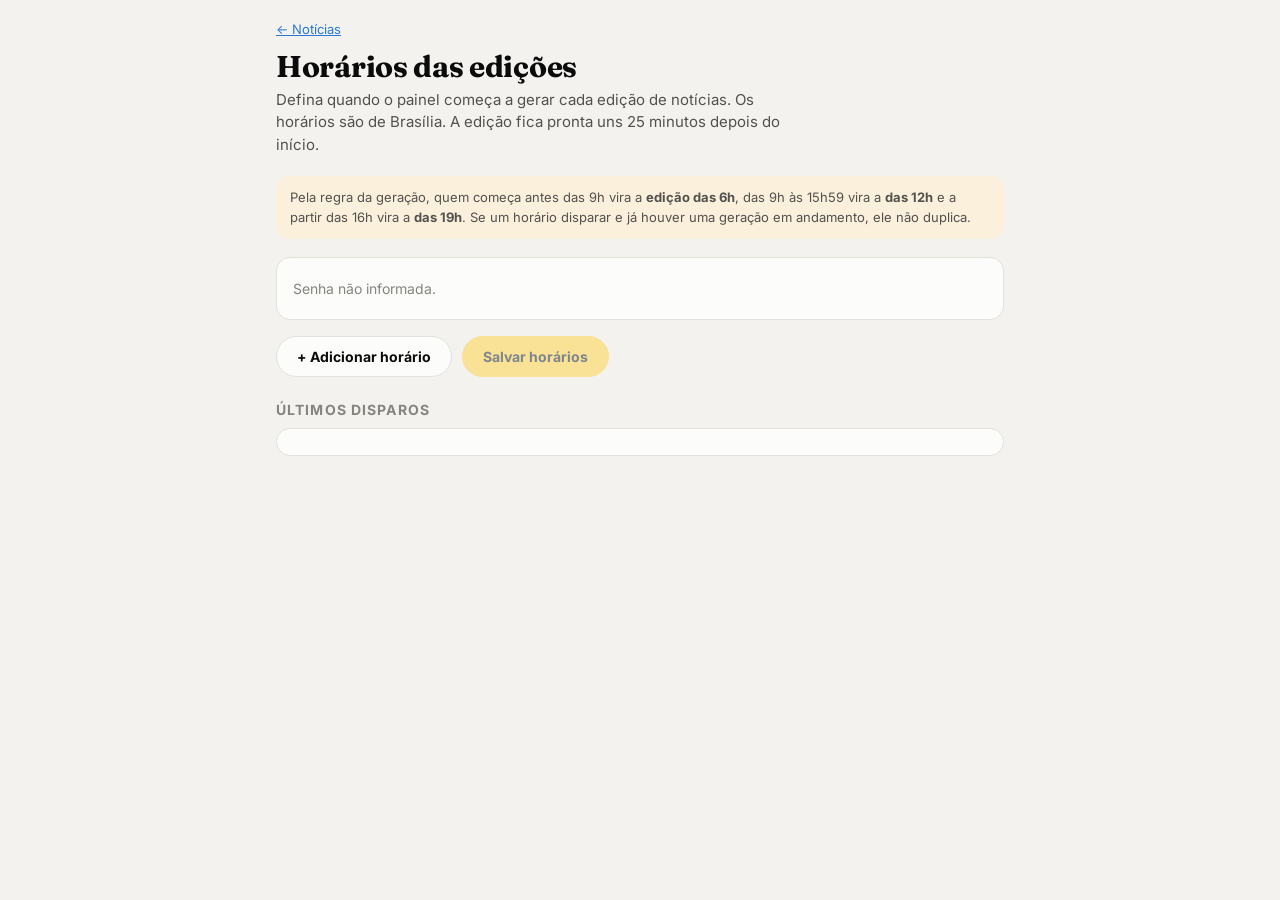
==== agenda.html @ 3d62ac94 "Agenda de horarios das edicoes: pagina agenda.html e agendador pontual no Worker O Worker ganha um C" ====
<!doctype html>
<html lang="pt-BR">
<head>
<meta charset="utf-8">
<meta name="viewport" content="width=device-width, initial-scale=1">
<link rel="icon" type="image/png" sizes="32x32" href="icon-32.png">
<link rel="apple-touch-icon" href="apple-touch-icon.png">
<meta name="theme-color" content="#0d1b2e">
<title>Horários das edições</title>
<meta name="robots" content="noindex">
<link rel="preconnect" href="https://fonts.googleapis.com">
<link href="https://fonts.googleapis.com/css2?family=Inter:wght@400;500;600;700;800&family=Fraunces:opsz,wght@9..144,600;9..144,700&display=swap" rel="stylesheet">
<style>
:root{
  color-scheme:light;
  --bg:#f3f2ee; --surface:#fcfcfb; --surface-2:#f6f5f1; --border:#e3e1da;
  --text:#0b0b0b; --text-2:#52514e; --muted:#85847e;
  --accent:#2a78d6; --good:#0f7a4c; --good-bg:#e5f4ec; --warn:#9a5b00; --warn-bg:#fbf0dc; --bad:#b4302f; --bad-bg:#fbe6e5;
}
@media (prefers-color-scheme:dark){
  :root:not([data-theme="light"]){
    color-scheme:dark;
    --bg:#111110; --surface:#1a1a19; --surface-2:#222220; --border:#2f2f2c;
    --text:#ffffff; --text-2:#c3c2b7; --muted:#8f8e86;
    --accent:#3987e5; --good:#4cc28a; --good-bg:#16291f; --warn:#e3a43c; --warn-bg:#2d2414; --bad:#ef7b7a; --bad-bg:#311a1a;
  }
}
*{box-sizing:border-box}
body{margin:0;background:var(--bg);color:var(--text);font:15px/1.5 Inter,system-ui,sans-serif;-webkit-font-smoothing:antialiased}
a{color:var(--accent)}
.wrap{max-width:760px;margin:0 auto;padding:20px 16px 60px}
.top{display:flex;align-items:center;justify-content:space-between;gap:12px;margin-bottom:6px;font-size:13px}
h1{font:700 30px/1.1 Fraunces,Georgia,serif;margin:10px 0 6px;letter-spacing:-.01em}
.sub{color:var(--text-2);margin:0 0 20px;max-width:60ch}
.card{background:var(--surface);border:1px solid var(--border);border-radius:14px;padding:6px 0;margin-bottom:16px}
.row{display:grid;grid-template-columns:auto auto 1fr auto;gap:10px 14px;align-items:center;padding:12px 16px;border-top:1px solid var(--border)}
.row:first-child{border-top:0}
.row.off{opacity:.55}
.sw{position:relative;width:42px;height:24px;flex-shrink:0}
.sw input{position:absolute;inset:0;opacity:0;margin:0;cursor:pointer;z-index:1}
.sw span{position:absolute;inset:0;border-radius:999px;background:var(--border);transition:.15s}
.sw span::after{content:"";position:absolute;top:3px;left:3px;width:18px;height:18px;border-radius:50%;background:#fff;transition:.15s;box-shadow:0 1px 3px rgba(0,0,0,.3)}
.sw input:checked+span{background:var(--good)}
.sw input:checked+span::after{transform:translateX(18px)}
.sw input:focus-visible+span{outline:3px solid var(--accent);outline-offset:2px}
input[type=time]{font:600 18px Inter,sans-serif;color:var(--text);background:var(--surface-2);border:1px solid var(--border);border-radius:10px;padding:6px 10px}
.mid{min-width:0}
.ed{font-weight:600;font-size:14px}
.meta{font-size:12px;color:var(--muted);margin-top:2px}
.dias{display:flex;gap:4px;margin-top:8px;flex-wrap:wrap}
.dias label{cursor:pointer}
.dias input{position:absolute;opacity:0;pointer-events:none}
.dias span{display:inline-flex;align-items:center;justify-content:center;width:30px;height:30px;border-radius:50%;font-size:12px;font-weight:700;border:1px solid var(--border);color:var(--muted);background:var(--surface-2)}
.dias input:checked+span{background:var(--accent);border-color:var(--accent);color:#fff}
.dias input:focus-visible+span{outline:3px solid var(--accent);outline-offset:2px}
button{font:inherit;cursor:pointer}
.del{background:none;border:0;color:var(--muted);font-size:20px;line-height:1;padding:6px 8px;border-radius:8px}
.del:hover{color:var(--bad);background:var(--bad-bg)}
.actions{display:flex;flex-wrap:wrap;gap:10px;align-items:center;margin:4px 0 22px}
.btn{font-weight:700;font-size:14px;border-radius:999px;padding:9px 20px;border:1px solid var(--border);background:var(--surface);color:var(--text)}
.btn.primary{background:#ffd23f;border-color:#ffd23f;color:#0d1b2e}
.btn:disabled{opacity:.5;cursor:wait}
#st{font-size:13px;color:var(--text-2)}
#st.ok{color:var(--good)} #st.err{color:var(--bad)}
.note{font-size:13px;color:var(--text-2);background:var(--warn-bg);border-radius:12px;padding:12px 14px;margin-bottom:18px}
h2{font-size:14px;margin:22px 0 8px;text-transform:uppercase;letter-spacing:.08em;color:var(--muted)}
.log{font-size:13px;color:var(--text-2)}
.log div{display:flex;gap:10px;padding:7px 0;border-top:1px solid var(--border)}
.log div:first-child{border-top:0}
.log b{font-variant-numeric:tabular-nums;color:var(--text);white-space:nowrap}
.bad{color:var(--bad)}
.empty{color:var(--muted);padding:14px 16px;font-size:14px}
@media (max-width:520px){.row{grid-template-columns:auto 1fr auto}.row input[type=time]{grid-column:1/-1;grid-row:2}.row .mid{grid-column:1/-1;grid-row:3}}
</style>
</head>
<body>
<div class="wrap">
  <div class="top"><a href="noticias.html">← Notícias</a><span id="agora" style="color:var(--muted)"></span></div>
  <h1>Horários das edições</h1>
  <p class="sub">Defina quando o painel começa a gerar cada edição de notícias. Os horários são de Brasília. A edição fica pronta uns 25 minutos depois do início.</p>

  <div class="note">Pela regra da geração, quem começa antes das 9h vira a <b>edição das 6h</b>, das 9h às 15h59 vira a <b>das 12h</b> e a partir das 16h vira a <b>das 19h</b>. Se um horário disparar e já houver uma geração em andamento, ele não duplica.</div>

  <div class="card" id="lista"><div class="empty">Carregando…</div></div>

  <div class="actions">
    <button class="btn" id="add" type="button">+ Adicionar horário</button>
    <button class="btn primary" id="salvar" type="button" disabled>Salvar horários</button>
    <span id="st" role="status"></span>
  </div>

  <h2>Últimos disparos</h2>
  <div class="card"><div class="log" id="log" style="padding:0 16px"><div>Carregando…</div></div></div>
</div>

<script src="painel.js"></script>
<script>
const DIAS=["D","S","T","Q","Q","S","S"], DIAS_NOME=["domingo","segunda","terça","quarta","quinta","sexta","sábado"];
const $=s=>document.querySelector(s);
let itens=[], ultimos={}, sujo=false;

const edicao=h=>{const m=+h.slice(0,2)*60+ +h.slice(3,5);return m<540?"Edição das 6h":m<960?"Edição das 12h":"Edição das 19h"};
const st=(t,c)=>{const e=$("#st");e.textContent=t||"";e.className=c||""};
const marcar=v=>{sujo=v;$("#salvar").disabled=!v};
const fmt=iso=>new Date(iso).toLocaleString("pt-BR",{timeZone:"America/Sao_Paulo",day:"2-digit",month:"2-digit",hour:"2-digit",minute:"2-digit"});

function desenhar(){
  const box=$("#lista");
  if(!itens.length){box.innerHTML='<div class="empty">Nenhum horário. Clique em “Adicionar horário”.</div>';return}
  box.innerHTML="";
  itens.forEach((it,i)=>{
    const r=document.createElement("div");r.className="row"+(it.ativo?"":" off");
    const u=ultimos[it.id];
    r.innerHTML=`
      <label class="sw" title="Ligar ou desligar"><input type="checkbox" ${it.ativo?"checked":""} aria-label="Ativo"><span></span></label>
      <input type="time" value="${it.hora}" aria-label="Horário de início">
      <div class="mid"><div class="ed">${edicao(it.hora)}</div>
        <div class="meta">${u?"Último disparo: "+u.split("-").reverse().slice(0,2).join("/"):"Ainda não disparou"}</div>
        <div class="dias">${DIAS.map((d,k)=>`<label title="${DIAS_NOME[k]}"><input type="checkbox" data-d="${k}" ${it.dias.includes(k)?"checked":""}><span>${d}</span></label>`).join("")}</div></div>
      <button class="del" type="button" title="Remover" aria-label="Remover horário">×</button>`;
    r.querySelector(".sw input").onchange=e=>{it.ativo=e.target.checked;r.classList.toggle("off",!it.ativo);marcar(true)};
    r.querySelector("input[type=time]").onchange=e=>{if(e.target.value){it.hora=e.target.value;r.querySelector(".ed").textContent=edicao(it.hora);marcar(true)}};
    r.querySelectorAll(".dias input").forEach(c=>c.onchange=()=>{it.dias=[...r.querySelectorAll(".dias input:checked")].map(x=>+x.dataset.d);marcar(true)});
    r.querySelector(".del").onclick=()=>{if(confirm("Remover este horário?")){itens.splice(i,1);desenhar();marcar(true)}};
    box.appendChild(r);
  });
}
function desenharLog(log){
  const e=$("#log");
  e.innerHTML=log.length?log.map(l=>`<div><b>${fmt(l.quando)}</b><span class="${l.ok?"":"bad"}">${l.job==="agenda"?"Horários alterados no painel":(l.hora+" · "+l.resultado)}</span></div>`).join(""):"<div>Nada disparado ainda.</div>";
}
function aplicar(j){
  itens=j.itens;ultimos=j.ultimos||{};desenhar();desenharLog(j.log||[]);
  $("#agora").textContent="Agora em Brasília: "+String(Math.floor(j.agora.min/60)).padStart(2,"0")+":"+String(j.agora.min%60).padStart(2,"0");
}
async function carregar(){
  try{aplicar(await Painel.call("/agenda/ler"));st("")}
  catch(e){$("#lista").innerHTML='<div class="empty">'+e.message+'</div>';$("#log").innerHTML="<div></div>"}
}
$("#add").onclick=()=>{itens.push({id:"",job:"noticias",hora:"12:00",dias:[0,1,2,3,4,5,6],ativo:true});desenhar();marcar(true)};
$("#salvar").onclick=async()=>{
  $("#salvar").disabled=true;st("Salvando…");
  try{aplicar(await Painel.call("/agenda/salvar",{itens}));marcar(false);st("Salvo. Vale a partir do próximo minuto.","ok")}
  catch(e){marcar(true);st(e.message,"err")}
};
window.addEventListener("beforeunload",e=>{if(sujo){e.preventDefault();e.returnValue=""}});
carregar();
</script>
</body>
</html>
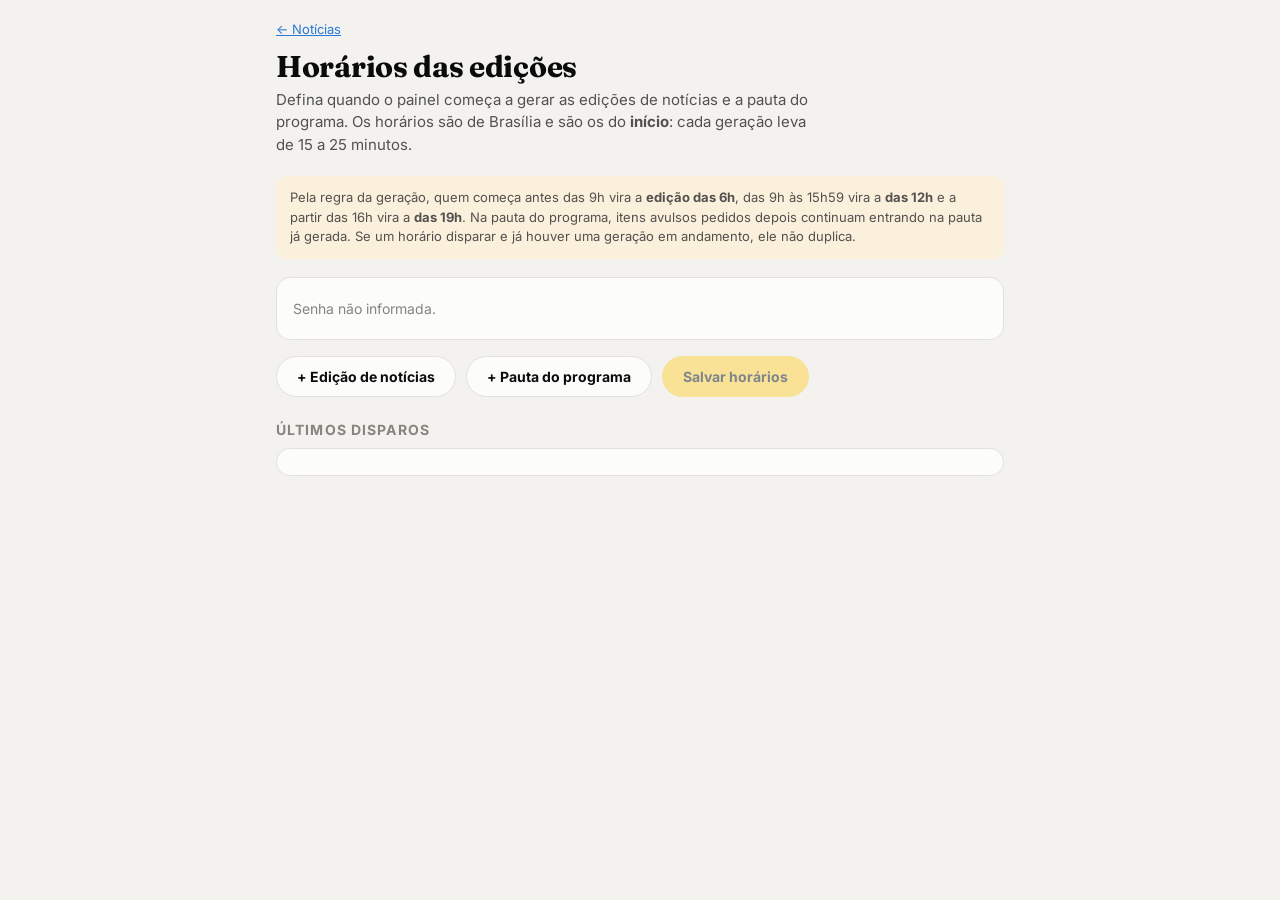
==== commit c7189762: "Agenda: pauta do programa tambem tem horario gerido na pagina de horarios Co-Authored-By: Claude Son" ====
--- a/agenda.html
+++ b/agenda.html
@@ -77,14 +77,15 @@
 <div class="wrap">
   <div class="top"><a href="noticias.html">← Notícias</a><span id="agora" style="color:var(--muted)"></span></div>
   <h1>Horários das edições</h1>
-  <p class="sub">Defina quando o painel começa a gerar cada edição de notícias. Os horários são de Brasília. A edição fica pronta uns 25 minutos depois do início.</p>
+  <p class="sub">Defina quando o painel começa a gerar as edições de notícias e a pauta do programa. Os horários são de Brasília e são os do <b>início</b>: cada geração leva de 15 a 25 minutos.</p>
 
-  <div class="note">Pela regra da geração, quem começa antes das 9h vira a <b>edição das 6h</b>, das 9h às 15h59 vira a <b>das 12h</b> e a partir das 16h vira a <b>das 19h</b>. Se um horário disparar e já houver uma geração em andamento, ele não duplica.</div>
+  <div class="note">Pela regra da geração, quem começa antes das 9h vira a <b>edição das 6h</b>, das 9h às 15h59 vira a <b>das 12h</b> e a partir das 16h vira a <b>das 19h</b>. Na pauta do programa, itens avulsos pedidos depois continuam entrando na pauta já gerada. Se um horário disparar e já houver uma geração em andamento, ele não duplica.</div>
 
   <div class="card" id="lista"><div class="empty">Carregando…</div></div>
 
   <div class="actions">
-    <button class="btn" id="add" type="button">+ Adicionar horário</button>
+    <button class="btn" id="add" type="button">+ Edição de notícias</button>
+    <button class="btn" id="addp" type="button">+ Pauta do programa</button>
     <button class="btn primary" id="salvar" type="button" disabled>Salvar horários</button>
     <span id="st" role="status"></span>
   </div>
@@ -100,6 +101,7 @@
 let itens=[], ultimos={}, sujo=false;
 
 const edicao=h=>{const m=+h.slice(0,2)*60+ +h.slice(3,5);return m<540?"Edição das 6h":m<960?"Edição das 12h":"Edição das 19h"};
+const rotulo=it=>it.job==="programa"?"Pauta do programa":edicao(it.hora);
 const st=(t,c)=>{const e=$("#st");e.textContent=t||"";e.className=c||""};
 const marcar=v=>{sujo=v;$("#salvar").disabled=!v};
 const fmt=iso=>new Date(iso).toLocaleString("pt-BR",{timeZone:"America/Sao_Paulo",day:"2-digit",month:"2-digit",hour:"2-digit",minute:"2-digit"});
@@ -114,12 +116,12 @@
     r.innerHTML=`
       <label class="sw" title="Ligar ou desligar"><input type="checkbox" ${it.ativo?"checked":""} aria-label="Ativo"><span></span></label>
       <input type="time" value="${it.hora}" aria-label="Horário de início">
-      <div class="mid"><div class="ed">${edicao(it.hora)}</div>
+      <div class="mid"><div class="ed">${rotulo(it)}</div>
         <div class="meta">${u?"Último disparo: "+u.split("-").reverse().slice(0,2).join("/"):"Ainda não disparou"}</div>
         <div class="dias">${DIAS.map((d,k)=>`<label title="${DIAS_NOME[k]}"><input type="checkbox" data-d="${k}" ${it.dias.includes(k)?"checked":""}><span>${d}</span></label>`).join("")}</div></div>
       <button class="del" type="button" title="Remover" aria-label="Remover horário">×</button>`;
     r.querySelector(".sw input").onchange=e=>{it.ativo=e.target.checked;r.classList.toggle("off",!it.ativo);marcar(true)};
-    r.querySelector("input[type=time]").onchange=e=>{if(e.target.value){it.hora=e.target.value;r.querySelector(".ed").textContent=edicao(it.hora);marcar(true)}};
+    r.querySelector("input[type=time]").onchange=e=>{if(e.target.value){it.hora=e.target.value;r.querySelector(".ed").textContent=rotulo(it);marcar(true)}};
     r.querySelectorAll(".dias input").forEach(c=>c.onchange=()=>{it.dias=[...r.querySelectorAll(".dias input:checked")].map(x=>+x.dataset.d);marcar(true)});
     r.querySelector(".del").onclick=()=>{if(confirm("Remover este horário?")){itens.splice(i,1);desenhar();marcar(true)}};
     box.appendChild(r);
@@ -138,6 +140,7 @@
   catch(e){$("#lista").innerHTML='<div class="empty">'+e.message+'</div>';$("#log").innerHTML="<div></div>"}
 }
 $("#add").onclick=()=>{itens.push({id:"",job:"noticias",hora:"12:00",dias:[0,1,2,3,4,5,6],ativo:true});desenhar();marcar(true)};
+$("#addp").onclick=()=>{itens.push({id:"",job:"programa",hora:"09:15",dias:[1,2,3,4,5],ativo:true});desenhar();marcar(true)};
 $("#salvar").onclick=async()=>{
   $("#salvar").disabled=true;st("Salvando…");
   try{aplicar(await Painel.call("/agenda/salvar",{itens}));marcar(false);st("Salvo. Vale a partir do próximo minuto.","ok")}
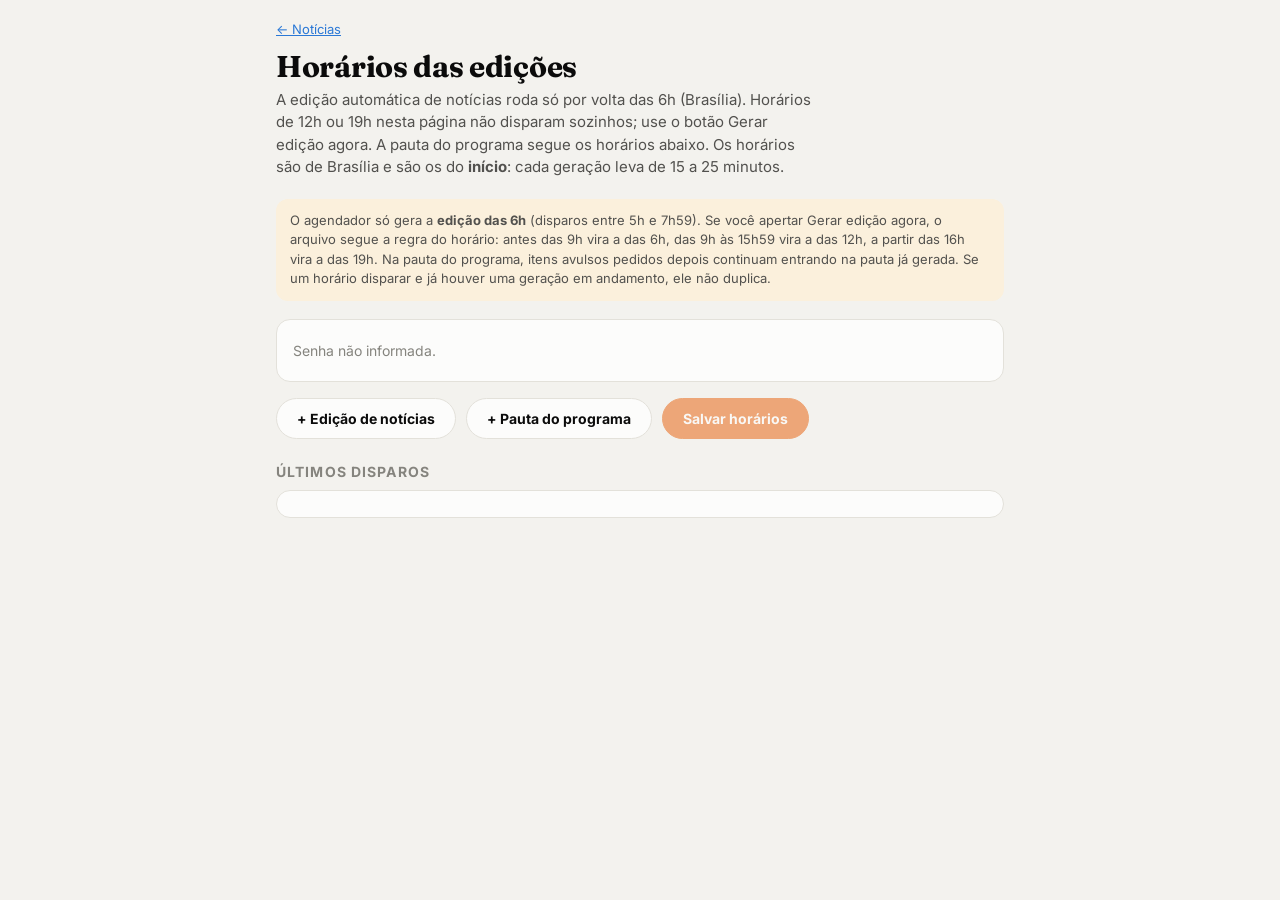
==== commit 7b1896d7: "Notícias: âncora por edição, textos só com 6h, cache e cores do painel" ====
--- a/agenda.html
+++ b/agenda.html
@@ -5,7 +5,7 @@
 <meta name="viewport" content="width=device-width, initial-scale=1">
 <link rel="icon" type="image/png" sizes="32x32" href="icon-32.png">
 <link rel="apple-touch-icon" href="apple-touch-icon.png">
-<meta name="theme-color" content="#0d1b2e">
+<meta name="theme-color" content="#111110">
 <title>Horários das edições</title>
 <meta name="robots" content="noindex">
 <link rel="preconnect" href="https://fonts.googleapis.com">
@@ -58,7 +58,7 @@
 .del:hover{color:var(--bad);background:var(--bad-bg)}
 .actions{display:flex;flex-wrap:wrap;gap:10px;align-items:center;margin:4px 0 22px}
 .btn{font-weight:700;font-size:14px;border-radius:999px;padding:9px 20px;border:1px solid var(--border);background:var(--surface);color:var(--text)}
-.btn.primary{background:#ffd23f;border-color:#ffd23f;color:#0d1b2e}
+.btn.primary{background:#e85d04;border-color:#e85d04;color:#fff}
 .btn:disabled{opacity:.5;cursor:wait}
 #st{font-size:13px;color:var(--text-2)}
 #st.ok{color:var(--good)} #st.err{color:var(--bad)}
@@ -77,9 +77,9 @@
 <div class="wrap">
   <div class="top"><a href="noticias.html">← Notícias</a><span id="agora" style="color:var(--muted)"></span></div>
   <h1>Horários das edições</h1>
-  <p class="sub">Defina quando o painel começa a gerar as edições de notícias e a pauta do programa. Os horários são de Brasília e são os do <b>início</b>: cada geração leva de 15 a 25 minutos.</p>
+  <p class="sub">A edição automática de notícias roda só por volta das 6h (Brasília). Horários de 12h ou 19h nesta página não disparam sozinhos; use o botão Gerar edição agora. A pauta do programa segue os horários abaixo. Os horários são de Brasília e são os do <b>início</b>: cada geração leva de 15 a 25 minutos.</p>
 
-  <div class="note">Pela regra da geração, quem começa antes das 9h vira a <b>edição das 6h</b>, das 9h às 15h59 vira a <b>das 12h</b> e a partir das 16h vira a <b>das 19h</b>. Na pauta do programa, itens avulsos pedidos depois continuam entrando na pauta já gerada. Se um horário disparar e já houver uma geração em andamento, ele não duplica.</div>
+  <div class="note">O agendador só gera a <b>edição das 6h</b> (disparos entre 5h e 7h59). Se você apertar Gerar edição agora, o arquivo segue a regra do horário: antes das 9h vira a das 6h, das 9h às 15h59 vira a das 12h, a partir das 16h vira a das 19h. Na pauta do programa, itens avulsos pedidos depois continuam entrando na pauta já gerada. Se um horário disparar e já houver uma geração em andamento, ele não duplica.</div>
 
   <div class="card" id="lista"><div class="empty">Carregando…</div></div>
 
